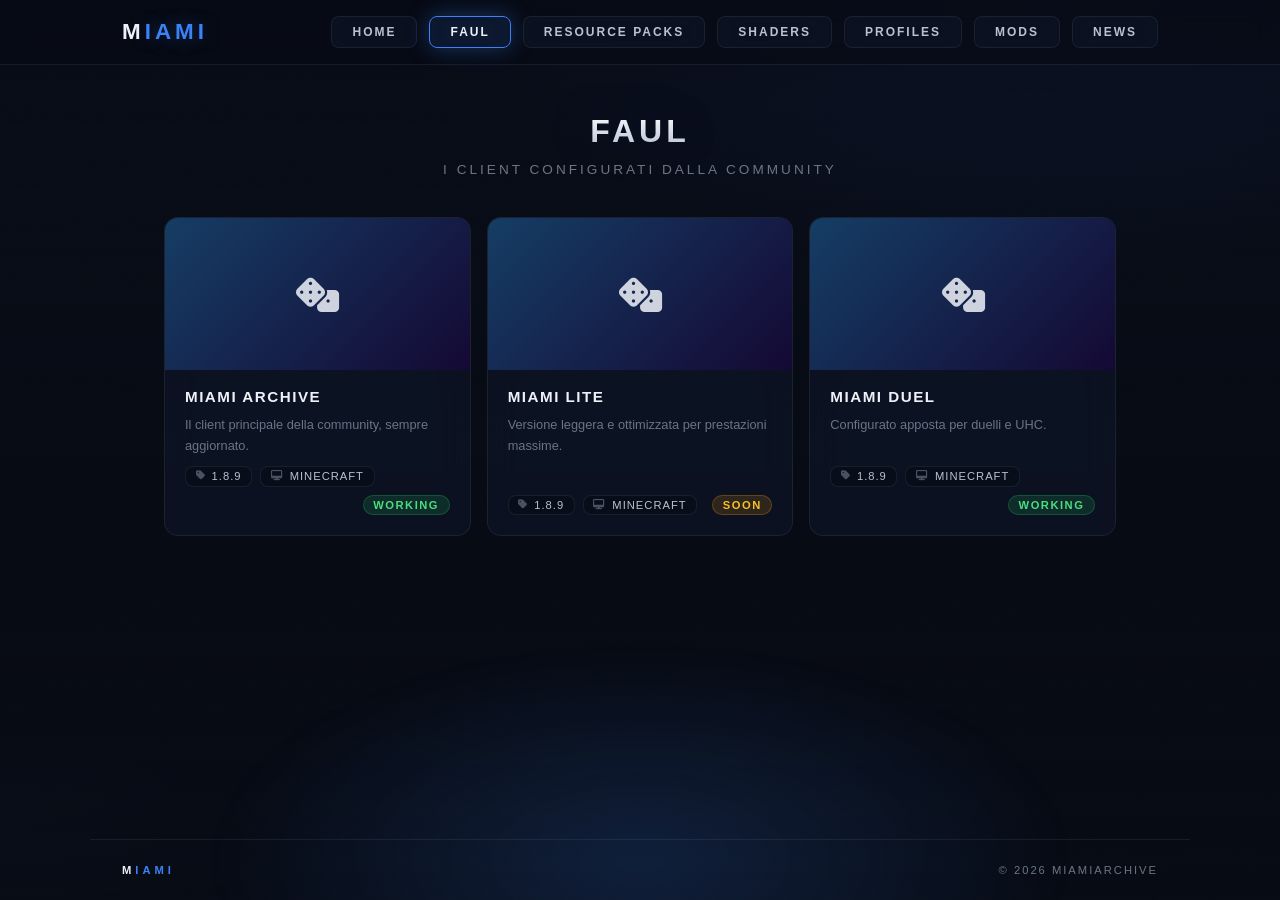
==== clients.html @ d946a021 "Move site to main branch, add README" ====
<!DOCTYPE html>
<html lang="it">

<head>
    <meta charset="UTF-8">
    <meta name="viewport" content="width=device-width, initial-scale=1.0">
    <meta name="description" content="I client configurati dalla community di Miami.">
    <title>faul - MIAMI</title>
    <link rel="icon" href="data:image/svg+xml,%3Csvg xmlns='http://www.w3.org/2000/svg' viewBox='0 0 64 64'%3E%3Crect width='64' height='64' rx='14' fill='%230e1526'/%3E%3Cpath d='M16 20c0-4 3-7 7-7h18c4 0 7 3 7 7v24c0 4-3 7-7 7H23c-4 0-7-3-7-7V20z' fill='%233b82f6'/%3E%3Ctext x='32' y='42' font-family='Arial' font-size='24' font-weight='800' fill='%23eef2f8' text-anchor='middle'>M</text%3E%3C/svg%3E">
    <link rel="stylesheet" href="style.css">
    <link rel="stylesheet" href="https://cdnjs.cloudflare.com/ajax/libs/font-awesome/6.4.0/css/all.min.css">
</head>

<body data-page="clients">

    <!-- Sfondo video -->
    <video class="bg-video" autoplay muted loop playsinline>
        <source src="miami-bg.mp4" type="video/mp4">
    </video>
    <div class="bg-overlay"></div>
    <div class="accent-light"></div>
    <div class="grain"></div>

    <!-- NAVBAR -->
    <nav>
        <div class="nav-container">
            <a href="index.html" class="logo">M<span>IAMI</span></a>
            <button class="nav-toggle" id="navToggle" aria-label="Menu" aria-expanded="false">
                <i class="fa-solid fa-bars"></i>
            </button>
            <div class="nav-links" id="navLinks">
                <a href="index.html">Home</a><a href="clients.html" class="active">faul</a><a href="packs.html">Resource Packs</a><a href="shaders.html">Shaders</a><a href="profiles.html">Profiles</a><a href="mods.html">Mods</a><a href="news.html">News</a>
            </div>
        </div>
    </nav>

    <section class="category-section">
    <div class="page-header">
        <h2>faul</h2>
        <p>I client configurati dalla community</p>
    </div>

    <div class="cards-grid">
<div class="card" style="--t: 210">
    <a class="card-thumb" href="https://brazy.qzz.io/" target="_blank" rel="noopener"><i class="fa-solid fa-dice"></i></a>
    <div class="card-body">
        <h3><a href="https://brazy.qzz.io/" target="_blank" rel="noopener">miami archive</a></h3>
        <p class="card-desc">Il client principale della community, sempre aggiornato.</p>
        <div class="card-meta">
            <span class="chip"><i class="fa-solid fa-tag"></i> 1.8.9</span>
            <span class="chip"><i class="fa-solid fa-desktop"></i> minecraft</span>
            <span class="status working">working</span>
        </div>
    </div>
</div>
<div class="card" style="--t: 210">
    <a class="card-thumb" href="#" target="_blank" rel="noopener"><i class="fa-solid fa-dice"></i></a>
    <div class="card-body">
        <h3><a href="#" target="_blank" rel="noopener">miami lite</a></h3>
        <p class="card-desc">Versione leggera e ottimizzata per prestazioni massime.</p>
        <div class="card-meta">
            <span class="chip"><i class="fa-solid fa-tag"></i> 1.8.9</span>
            <span class="chip"><i class="fa-solid fa-desktop"></i> minecraft</span>
            <span class="status soon">soon</span>
        </div>
    </div>
</div>
<div class="card" style="--t: 210">
    <a class="card-thumb" href="#" target="_blank" rel="noopener"><i class="fa-solid fa-dice"></i></a>
    <div class="card-body">
        <h3><a href="#" target="_blank" rel="noopener">miami duel</a></h3>
        <p class="card-desc">Configurato apposta per duelli e UHC.</p>
        <div class="card-meta">
            <span class="chip"><i class="fa-solid fa-tag"></i> 1.8.9</span>
            <span class="chip"><i class="fa-solid fa-desktop"></i> minecraft</span>
            <span class="status working">working</span>
        </div>
    </div>
</div>

    </div>
</section>

    <!-- FOOTER -->
    <footer>
        <span class="foot-logo">M<span>IAMI</span></span>
        <span>© 2026 MiamiArchive</span>
    </footer>

    <script src="app.js"></script>
</body>

</html>
---- style.css ----
:root {
    --bg: #070b14;
    --surface: #0e1526;
    --border: rgba(255, 255, 255, 0.07);
    --border-2: rgba(59, 130, 246, 0.18);
    --border-3: rgba(59, 130, 246, 0.35);
    --hi: #eef2f8;
    --mid: #b9c2d1;
    --lo: #6b7585;
    --lo-2: #4a5262;
    --accent: #3b82f6;
    --accent-bright: #60a5fa;
    --accent-dim: rgba(59, 130, 246, 0.12);
    --accent-glow: rgba(59, 130, 246, 0.35);
    --accent-deep: #1e3a8a;
    --ok: #4ade80;
    --ok-dim: rgba(34, 197, 94, 0.15);
    --warn: #fbbf24;
    --warn-dim: rgba(245, 158, 11, 0.15);
    --bad: #f87171;
    --bad-dim: rgba(239, 68, 68, 0.15);
}

* {
    margin: 0;
    padding: 0;
    box-sizing: border-box;
    font-family: -apple-system, BlinkMacSystemFont, "Segoe UI", Roboto, Helvetica, Arial, sans-serif;
}

body {
    color: var(--hi);
    overflow-x: hidden;
    min-height: 100vh;
    display: flex;
    flex-direction: column;
    /* Fallback gradiente quando il video non c'e' */
    background:
        radial-gradient(1200px 600px at 82% -10%, rgba(30, 58, 138, .55) 0%, transparent 60%),
        radial-gradient(900px 500px at -10% 110%, rgba(14, 51, 97, .5) 0%, transparent 55%),
        linear-gradient(180deg, #0a0f1d 0%, var(--bg) 45%);
}

/* Sfondo video */
.bg-video {
    position: fixed;
    top: 50%;
    left: 50%;
    min-width: 100%;
    min-height: 100%;
    width: auto;
    height: auto;
    transform: translate(-50%, -50%);
    z-index: 0;
    object-fit: cover;
    pointer-events: none;
    filter: brightness(.28) saturate(.8) contrast(1.05);
}

/* Overlay a gradiente: scuro in alto/basso, piu' trasparente al centro */
.bg-overlay {
    position: fixed;
    top: 0;
    left: 0;
    width: 100%;
    height: 100%;
    background: linear-gradient(180deg, rgba(7, 11, 20, .85) 0%, rgba(7, 11, 20, .4) 30%, rgba(7, 11, 20, .5) 70%, rgba(7, 11, 20, .96) 100%);
    z-index: 1;
    pointer-events: none;
}

/* Grana sottile sopra tutto */
.grain {
    position: fixed;
    inset: 0;
    z-index: 3;
    pointer-events: none;
    opacity: .05;
    mix-blend-mode: overlay;
    background-image: url("data:image/svg+xml,%3Csvg viewBox='0 0 256 256' xmlns='http://www.w3.org/2000/svg'%3E%3Cfilter id='n'%3E%3CfeTurbulence type='fractalNoise' baseFrequency='0.85' numOctaves='5' stitchTiles='stitch'/%3E%3C/filter%3E%3Crect width='100%25' height='100%25' filter='url(%23n)'/%3E%3C/svg%3E");
    background-size: 200px 200px;
}

/* Glow blu che respira in basso */
.accent-light {
    position: fixed;
    bottom: -180px;
    left: 50%;
    transform: translateX(-50%);
    width: 900px;
    height: 440px;
    background: radial-gradient(ellipse at center, var(--accent-glow) 0%, transparent 68%);
    z-index: 2;
    pointer-events: none;
    opacity: .5;
    filter: blur(14px);
    animation: breathe 6s ease-in-out infinite;
}

@keyframes breathe {

    0%,
    100% {
        opacity: .35;
    }

    50% {
        opacity: .7;
    }
}

/* NAVBAR */
nav {
    position: sticky;
    top: 0;
    background: rgba(7, 11, 20, .6);
    backdrop-filter: blur(12px);
    border-bottom: 1px solid var(--border);
    z-index: 100;
}

.nav-container {
    max-width: 1100px;
    margin: 0 auto;
    padding: 1rem 2rem;
    display: flex;
    justify-content: space-between;
    align-items: center;
    gap: 1rem;
}

.logo {
    font-size: 1.4rem;
    font-weight: 800;
    color: var(--hi);
    text-decoration: none;
    letter-spacing: 4px;
    text-transform: uppercase;
}

.logo span {
    color: var(--accent);
    text-shadow: 0 0 18px var(--accent-glow);
}

.nav-links {
    display: flex;
    gap: 12px;
    flex-wrap: wrap;
    justify-content: center;
}

.nav-links a {
    color: var(--mid);
    text-decoration: none;
    font-size: 0.75rem;
    font-weight: 600;
    letter-spacing: 2px;
    text-transform: uppercase;
    padding: 8px 20px;
    border: 1px solid var(--border);
    border-radius: 8px;
    background: rgba(14, 21, 38, .7);
    backdrop-filter: blur(12px);
    transition: all .3s cubic-bezier(0.16, 1, 0.3, 1);
}

.nav-links a:hover,
.nav-links a.active {
    border-color: var(--accent);
    color: var(--hi);
    background: var(--accent-dim);
    box-shadow: 0 0 22px var(--accent-glow);
}

.nav-toggle {
    display: none;
    width: 40px;
    height: 40px;
    border-radius: 10px;
    background: rgba(14, 21, 38, .7);
    border: 1px solid var(--border);
    color: var(--mid);
    font-size: 1rem;
    cursor: pointer;
    align-items: center;
    justify-content: center;
    transition: all .3s cubic-bezier(0.16, 1, 0.3, 1);
}

.nav-toggle:hover {
    color: var(--accent-bright);
    border-color: var(--accent);
}

/* HERO */
.hero {
    position: relative;
    z-index: 4;
    text-align: center;
    padding: 5rem 1rem 3rem 1rem;
    max-width: 800px;
    margin: 0 auto;
}

.hero,
.features-section,
.category-section,
footer {
    background: transparent;
}

.main-title {
    font-size: clamp(2.4rem, 9vw, 4rem);
    font-weight: 900;
    letter-spacing: 6px;
    text-transform: uppercase;
    color: var(--hi);
    background: linear-gradient(180deg, #ffffff 0%, var(--mid) 100%);
    -webkit-background-clip: text;
    background-clip: text;
    -webkit-text-fill-color: transparent;
    text-shadow: 0 0 80px rgba(59, 130, 246, .25);
}

.main-title em {
    font-style: normal;
    color: var(--accent-bright);
    -webkit-text-fill-color: var(--accent-bright);
    text-shadow: 0 0 34px var(--accent-glow);
}

.subtitle {
    color: var(--lo);
    font-size: 0.85rem;
    letter-spacing: 4px;
    text-transform: uppercase;
    margin-top: 0.75rem;
}

.social-links {
    display: flex;
    justify-content: center;
    gap: 12px;
    margin-top: 2rem;
}

.social-links a {
    width: 40px;
    height: 40px;
    border-radius: 10px;
    background: rgba(14, 21, 38, .7);
    backdrop-filter: blur(16px);
    border: 1px solid var(--border);
    display: flex;
    align-items: center;
    justify-content: center;
    color: var(--lo);
    font-size: 0.95rem;
    transition: all .3s cubic-bezier(0.16, 1, 0.3, 1);
}

.social-links a:hover {
    color: var(--accent-bright);
    border-color: var(--accent);
    transform: translateY(-2px);
    box-shadow: 0 4px 16px rgba(0, 0, 0, .4), 0 0 18px var(--accent-glow);
}

/* SECTIONS */
.section-header {
    display: flex;
    align-items: center;
    justify-content: center;
    gap: 16px;
    max-width: 900px;
    margin: 4rem auto 2rem auto;
    padding: 0 1rem;
}

.section-header span {
    text-transform: uppercase;
    font-size: 0.7rem;
    letter-spacing: 4px;
    color: var(--accent-bright);
    font-weight: 600;
}

.section-header .line {
    width: 36px;
    height: 1px;
    background: linear-gradient(90deg, transparent, var(--accent-deep));
}

.section-header .line:last-child {
    background: linear-gradient(90deg, var(--accent-deep), transparent);
}

/* FEATURES GRID */
.features-section {
    max-width: 1000px;
    margin: 0 auto;
    padding: 0 1.5rem;
}

.features-grid {
    display: grid;
    grid-template-columns: repeat(auto-fit, minmax(280px, 1fr));
    gap: 16px;
}

.feature-card,
.card {
    background: rgba(14, 21, 38, .75);
    backdrop-filter: blur(16px);
    border: 1px solid var(--border);
    border-radius: 14px;
    transition: all .35s cubic-bezier(0.16, 1, 0.3, 1);
}

.feature-card {
    padding: 26px;
}

.feature-card:hover,
.card:hover {
    border-color: var(--border-2);
    transform: translateY(-3px);
    box-shadow: 0 12px 34px rgba(0, 0, 0, .45), 0 0 26px var(--accent-glow);
}

.icon-box {
    width: 38px;
    height: 38px;
    background: var(--accent-dim);
    border: 1px solid var(--border-2);
    color: var(--accent-bright);
    border-radius: 10px;
    display: flex;
    align-items: center;
    justify-content: center;
    margin-bottom: 16px;
    font-size: 0.9rem;
}

.feature-card h3 {
    color: var(--hi);
    font-size: 0.95rem;
    letter-spacing: 2px;
    text-transform: uppercase;
    margin-bottom: 0.5rem;
}

.feature-card p {
    color: var(--lo);
    font-size: 0.85rem;
    line-height: 1.65;
}

/* PAGINE CATEGORIA */
.category-section {
    position: relative;
    z-index: 4;
    max-width: 1000px;
    margin: 0 auto;
    padding: 3rem 1.5rem 4rem 1.5rem;
    width: 100%;
}

.page-header {
    text-align: center;
    margin-bottom: 2.5rem;
}

.page-header h2 {
    font-size: clamp(1.6rem, 5vw, 2rem);
    font-weight: 900;
    letter-spacing: 4px;
    text-transform: uppercase;
    color: var(--hi);
    background: linear-gradient(180deg, #ffffff 0%, var(--mid) 100%);
    -webkit-background-clip: text;
    background-clip: text;
    -webkit-text-fill-color: transparent;
    text-shadow: 0 0 60px rgba(59, 130, 246, .25);
}

.page-header p {
    color: var(--lo);
    font-size: 0.85rem;
    letter-spacing: 3px;
    text-transform: uppercase;
    margin-top: 0.75rem;
}

/* CARD GRID */
.cards-grid {
    display: grid;
    grid-template-columns: repeat(auto-fill, minmax(260px, 1fr));
    gap: 16px;
}

.card {
    overflow: hidden;
    display: flex;
    flex-direction: column;
}

.card-thumb {
    display: flex;
    align-items: center;
    justify-content: center;
    aspect-ratio: 16 / 8;
    background: linear-gradient(135deg,
            hsl(var(--t) 65% 24%) 0%,
            hsl(calc(var(--t) + 45) 70% 12%) 100%);
    color: rgba(238, 242, 248, .85);
    font-size: 2.2rem;
    text-decoration: none;
    transition: all .35s cubic-bezier(0.16, 1, 0.3, 1);
}

.card:hover .card-thumb {
    color: #fff;
    filter: brightness(1.15);
}

.card-body {
    padding: 18px 20px 20px 20px;
    display: flex;
    flex-direction: column;
    gap: 10px;
    flex: 1;
}

.card-body h3 {
    font-size: 0.95rem;
    letter-spacing: 1.5px;
    text-transform: uppercase;
}

.card-body h3 a {
    color: var(--hi);
    text-decoration: none;
    transition: color .3s;
}

.card-body h3 a:hover {
    color: var(--accent-bright);
}

.card-desc {
    color: var(--lo);
    font-size: 0.8rem;
    line-height: 1.6;
    flex: 1;
}

.card-meta {
    display: flex;
    flex-wrap: wrap;
    align-items: center;
    gap: 8px;
    margin-top: auto;
}

.chip {
    display: inline-flex;
    align-items: center;
    gap: 6px;
    padding: 0.2rem 0.6rem;
    border-radius: 8px;
    border: 1px solid var(--border);
    background: rgba(7, 11, 20, .5);
    color: var(--mid);
    font-size: 0.7rem;
    letter-spacing: 1px;
    text-transform: uppercase;
}

.chip i {
    color: var(--lo-2);
    font-size: 0.65rem;
}

/* STATUS */
.status {
    display: inline-block;
    padding: 0.2rem 0.6rem;
    border-radius: 12px;
    font-size: 0.7rem;
    font-weight: 700;
    letter-spacing: 1.5px;
    text-transform: uppercase;
    margin-left: auto;
}

.status.working {
    background: var(--ok-dim);
    color: var(--ok);
    border: 1px solid rgba(34, 197, 94, .25);
}

.status.soon {
    background: var(--warn-dim);
    color: var(--warn);
    border: 1px solid rgba(245, 158, 11, .25);
}

.status.outdated {
    background: var(--bad-dim);
    color: var(--bad);
    border: 1px solid rgba(239, 68, 68, .25);
}

/* NEWS */
.news-grid {
    display: grid;
    grid-template-columns: repeat(auto-fill, minmax(280px, 1fr));
    gap: 16px;
}

.news-card {
    background: rgba(14, 21, 38, .75);
    backdrop-filter: blur(16px);
    border: 1px solid var(--border);
    border-radius: 14px;
    padding: 22px;
    transition: all .35s cubic-bezier(0.16, 1, 0.3, 1);
}

.news-card:hover {
    border-color: var(--border-2);
    transform: translateY(-3px);
    box-shadow: 0 12px 34px rgba(0, 0, 0, .45), 0 0 26px var(--accent-glow);
}

.news-date {
    color: var(--accent-bright);
    font-size: 0.7rem;
    letter-spacing: 2px;
    text-transform: uppercase;
    margin-bottom: 0.6rem;
}

.news-card h3 {
    color: var(--hi);
    font-size: 0.95rem;
    letter-spacing: 1px;
    margin-bottom: 0.5rem;
}

.news-card p {
    color: var(--lo);
    font-size: 0.85rem;
    line-height: 1.65;
}

/* FOOTER */
footer {
    position: relative;
    z-index: 4;
    margin-top: auto;
    border-top: 1px solid var(--border);
    padding: 1.5rem 2rem;
    display: flex;
    justify-content: space-between;
    align-items: center;
    gap: 1rem;
    color: var(--lo);
    font-size: 0.7rem;
    letter-spacing: 2px;
    text-transform: uppercase;
    max-width: 1100px;
    width: 100%;
    margin-left: auto;
    margin-right: auto;
}

footer .foot-logo {
    color: var(--hi);
    font-weight: 800;
    letter-spacing: 4px;
}

footer .foot-logo span {
    color: var(--accent);
}

/* RESPONSIVE */
@media (max-width: 820px) {

    .nav-container {
        padding: 0.85rem 1.25rem;
    }

    .nav-toggle {
        display: flex;
    }

    .nav-links {
        position: absolute;
        top: 100%;
        left: 0;
        right: 0;
        flex-direction: column;
        align-items: stretch;
        gap: 8px;
        padding: 1rem 1.25rem 1.25rem 1.25rem;
        background: rgba(7, 11, 20, .92);
        backdrop-filter: blur(16px);
        border-bottom: 1px solid var(--border);
        opacity: 0;
        transform: translateY(-8px);
        pointer-events: none;
        transition: all .3s cubic-bezier(0.16, 1, 0.3, 1);
    }

    .nav-links.open {
        opacity: 1;
        transform: translateY(0);
        pointer-events: auto;
    }

    .nav-links a {
        text-align: center;
        padding: 12px 20px;
    }

    .hero {
        padding-top: 3.5rem;
    }

    .cards-grid,
    .news-grid {
        grid-template-columns: 1fr;
    }

    footer {
        flex-direction: column;
        text-align: center;
        padding: 1.5rem 1.25rem;
    }
}
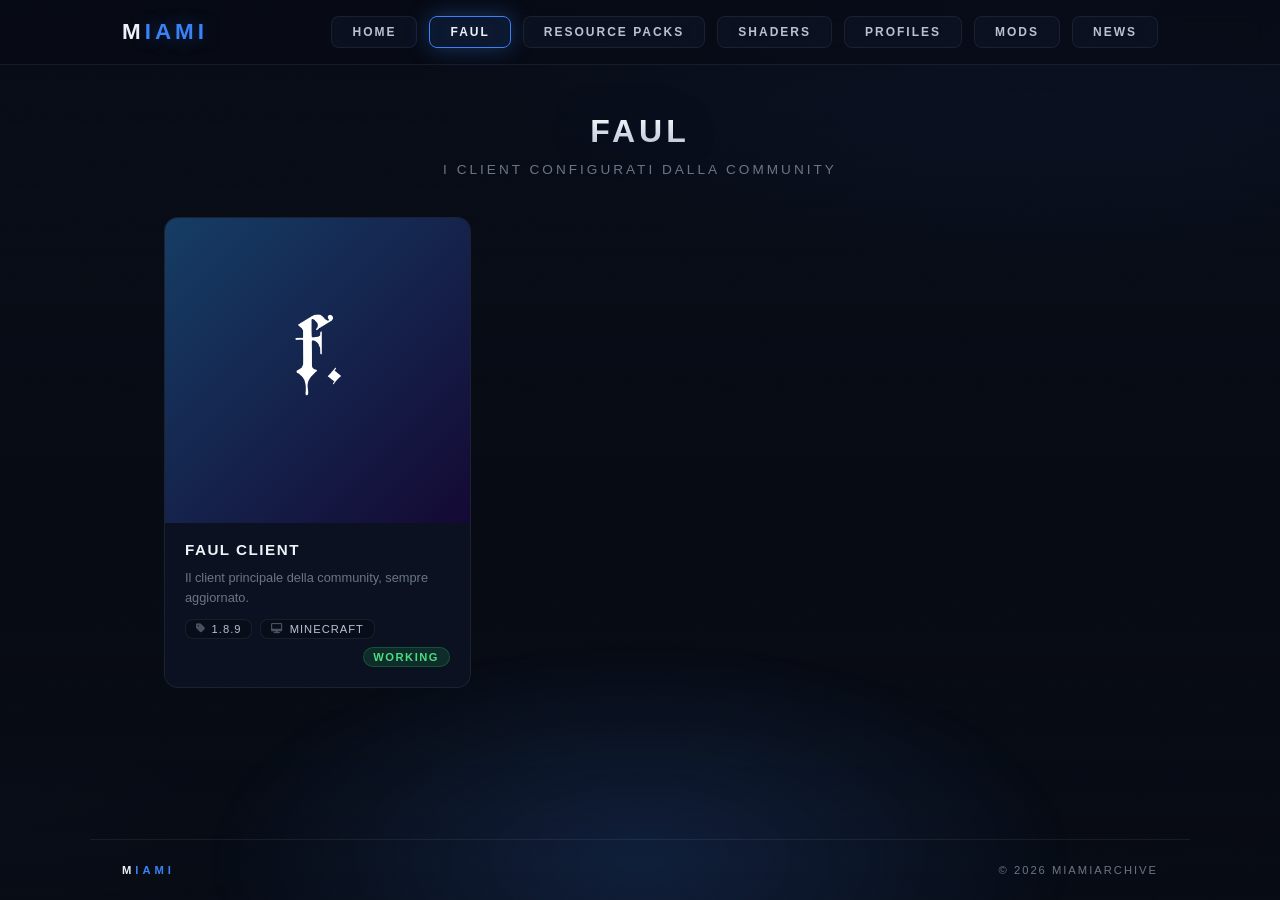
==== commit 979bf294: "Rename to Faul Client, single card with image thumbnail" ====
--- a/clients.html
+++ b/clients.html
@@ -42,34 +42,10 @@
 
     <div class="cards-grid">
 <div class="card" style="--t: 210">
-    <a class="card-thumb" href="https://brazy.qzz.io/" target="_blank" rel="noopener"><i class="fa-solid fa-dice"></i></a>
+    <a class="card-thumb" href="https://brazy.qzz.io/" target="_blank" rel="noopener"><img class="card-thumb-img" src="assets/faul-client.png" alt="Faul Client" /></a>
     <div class="card-body">
-        <h3><a href="https://brazy.qzz.io/" target="_blank" rel="noopener">miami archive</a></h3>
+        <h3><a href="https://brazy.qzz.io/" target="_blank" rel="noopener">Faul Client</a></h3>
         <p class="card-desc">Il client principale della community, sempre aggiornato.</p>
-        <div class="card-meta">
-            <span class="chip"><i class="fa-solid fa-tag"></i> 1.8.9</span>
-            <span class="chip"><i class="fa-solid fa-desktop"></i> minecraft</span>
-            <span class="status working">working</span>
-        </div>
-    </div>
-</div>
-<div class="card" style="--t: 210">
-    <a class="card-thumb" href="#" target="_blank" rel="noopener"><i class="fa-solid fa-dice"></i></a>
-    <div class="card-body">
-        <h3><a href="#" target="_blank" rel="noopener">miami lite</a></h3>
-        <p class="card-desc">Versione leggera e ottimizzata per prestazioni massime.</p>
-        <div class="card-meta">
-            <span class="chip"><i class="fa-solid fa-tag"></i> 1.8.9</span>
-            <span class="chip"><i class="fa-solid fa-desktop"></i> minecraft</span>
-            <span class="status soon">soon</span>
-        </div>
-    </div>
-</div>
-<div class="card" style="--t: 210">
-    <a class="card-thumb" href="#" target="_blank" rel="noopener"><i class="fa-solid fa-dice"></i></a>
-    <div class="card-body">
-        <h3><a href="#" target="_blank" rel="noopener">miami duel</a></h3>
-        <p class="card-desc">Configurato apposta per duelli e UHC.</p>
         <div class="card-meta">
             <span class="chip"><i class="fa-solid fa-tag"></i> 1.8.9</span>
             <span class="chip"><i class="fa-solid fa-desktop"></i> minecraft</span>
--- a/style.css
+++ b/style.css
@@ -420,6 +420,13 @@
     transition: all .35s cubic-bezier(0.16, 1, 0.3, 1);
 }
 
+.card-thumb-img {
+    width: 100%;
+    height: 100%;
+    object-fit: cover;
+    display: block;
+}
+
 .card:hover .card-thumb {
     color: #fff;
     filter: brightness(1.15);
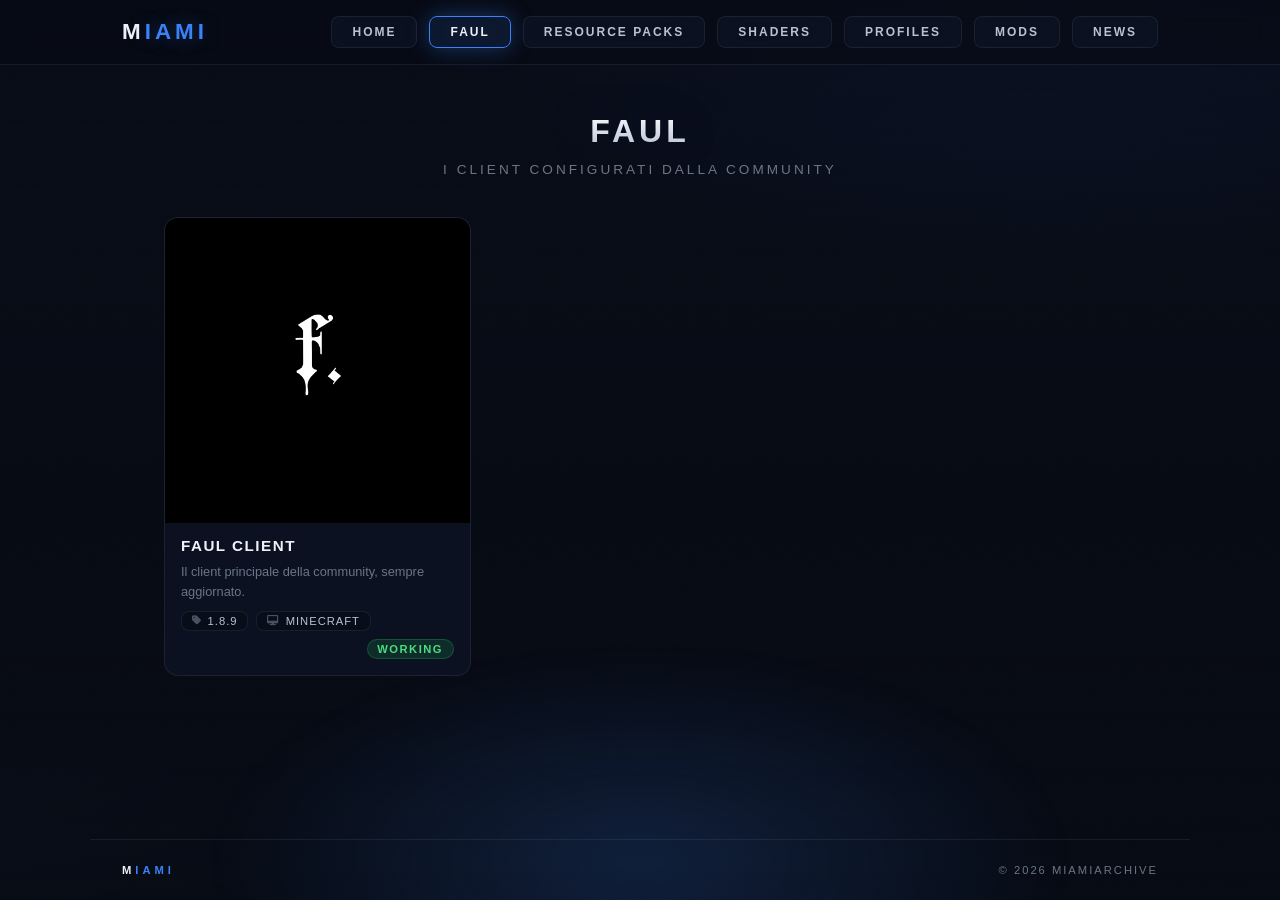
==== commit 0b063feb: "Compact Faul Client card, black thumb background, remove hero social icons" ====
--- a/clients.html
+++ b/clients.html
@@ -42,7 +42,7 @@
 
     <div class="cards-grid">
 <div class="card" style="--t: 210">
-    <a class="card-thumb" href="https://brazy.qzz.io/" target="_blank" rel="noopener"><img class="card-thumb-img" src="assets/faul-client.png" alt="Faul Client" /></a>
+    <a class="card-thumb card-thumb--img" href="https://brazy.qzz.io/" target="_blank" rel="noopener"><img class="card-thumb-img" src="assets/faul-client.png" alt="Faul Client" /></a>
     <div class="card-body">
         <h3><a href="https://brazy.qzz.io/" target="_blank" rel="noopener">Faul Client</a></h3>
         <p class="card-desc">Il client principale della community, sempre aggiornato.</p>
--- a/style.css
+++ b/style.css
@@ -238,35 +238,6 @@
     margin-top: 0.75rem;
 }
 
-.social-links {
-    display: flex;
-    justify-content: center;
-    gap: 12px;
-    margin-top: 2rem;
-}
-
-.social-links a {
-    width: 40px;
-    height: 40px;
-    border-radius: 10px;
-    background: rgba(14, 21, 38, .7);
-    backdrop-filter: blur(16px);
-    border: 1px solid var(--border);
-    display: flex;
-    align-items: center;
-    justify-content: center;
-    color: var(--lo);
-    font-size: 0.95rem;
-    transition: all .3s cubic-bezier(0.16, 1, 0.3, 1);
-}
-
-.social-links a:hover {
-    color: var(--accent-bright);
-    border-color: var(--accent);
-    transform: translateY(-2px);
-    box-shadow: 0 4px 16px rgba(0, 0, 0, .4), 0 0 18px var(--accent-glow);
-}
-
 /* SECTIONS */
 .section-header {
     display: flex;
@@ -410,7 +381,7 @@
     display: flex;
     align-items: center;
     justify-content: center;
-    aspect-ratio: 16 / 8;
+    aspect-ratio: 16 / 6;
     background: linear-gradient(135deg,
             hsl(var(--t) 65% 24%) 0%,
             hsl(calc(var(--t) + 45) 70% 12%) 100%);
@@ -420,10 +391,14 @@
     transition: all .35s cubic-bezier(0.16, 1, 0.3, 1);
 }
 
+.card-thumb--img {
+    background: #000;
+}
+
 .card-thumb-img {
     width: 100%;
     height: 100%;
-    object-fit: cover;
+    object-fit: contain;
     display: block;
 }
 
@@ -433,10 +408,10 @@
 }
 
 .card-body {
-    padding: 18px 20px 20px 20px;
+    padding: 14px 16px 16px 16px;
     display: flex;
     flex-direction: column;
-    gap: 10px;
+    gap: 8px;
     flex: 1;
 }
 
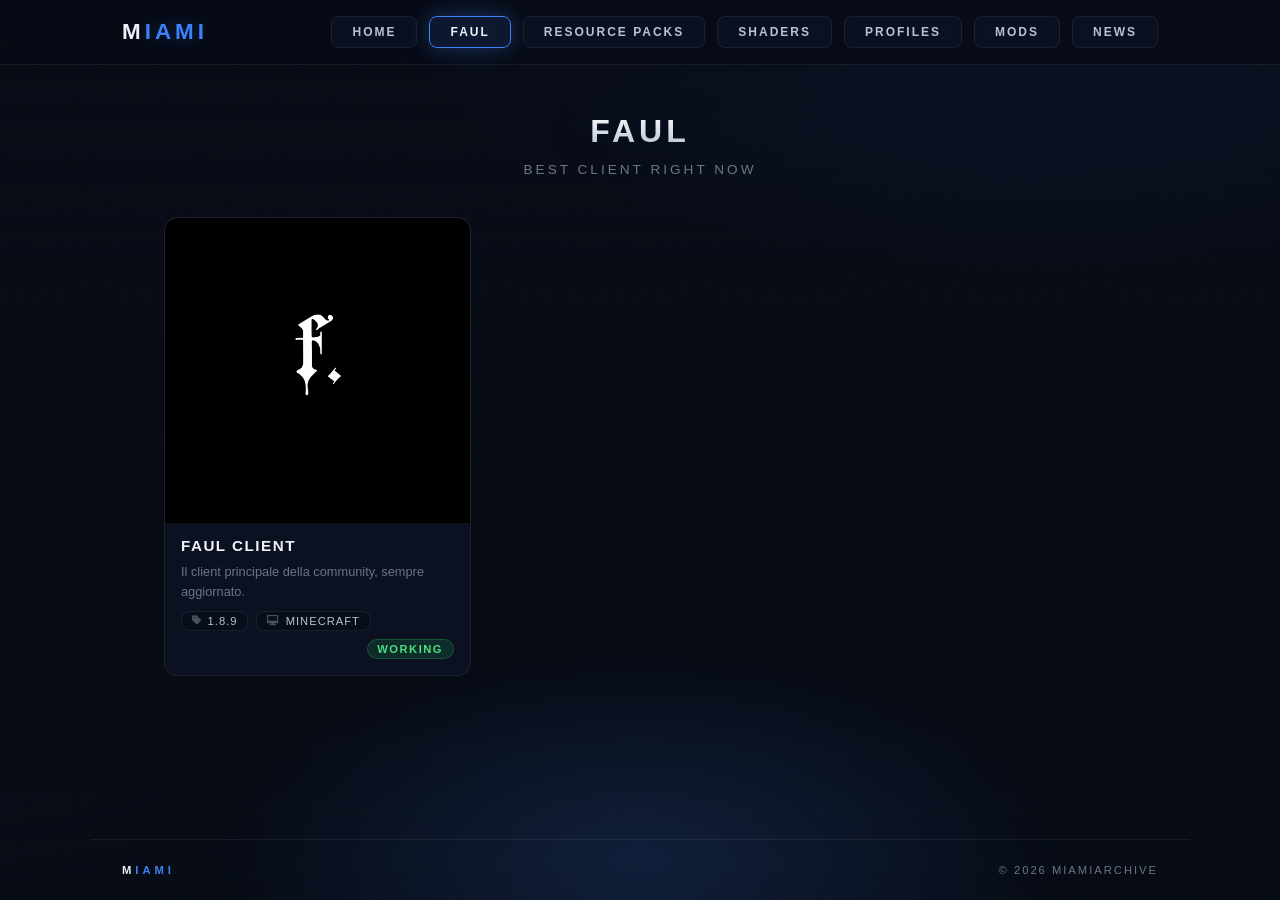
==== commit a0824f47: "Update clients.html" ====
--- a/clients.html
+++ b/clients.html
@@ -37,7 +37,7 @@
     <section class="category-section">
     <div class="page-header">
         <h2>faul</h2>
-        <p>I client configurati dalla community</p>
+        <p>Best client right now</p>
     </div>
 
     <div class="cards-grid">
@@ -66,4 +66,4 @@
     <script src="app.js"></script>
 </body>
 
-</html>+</html>
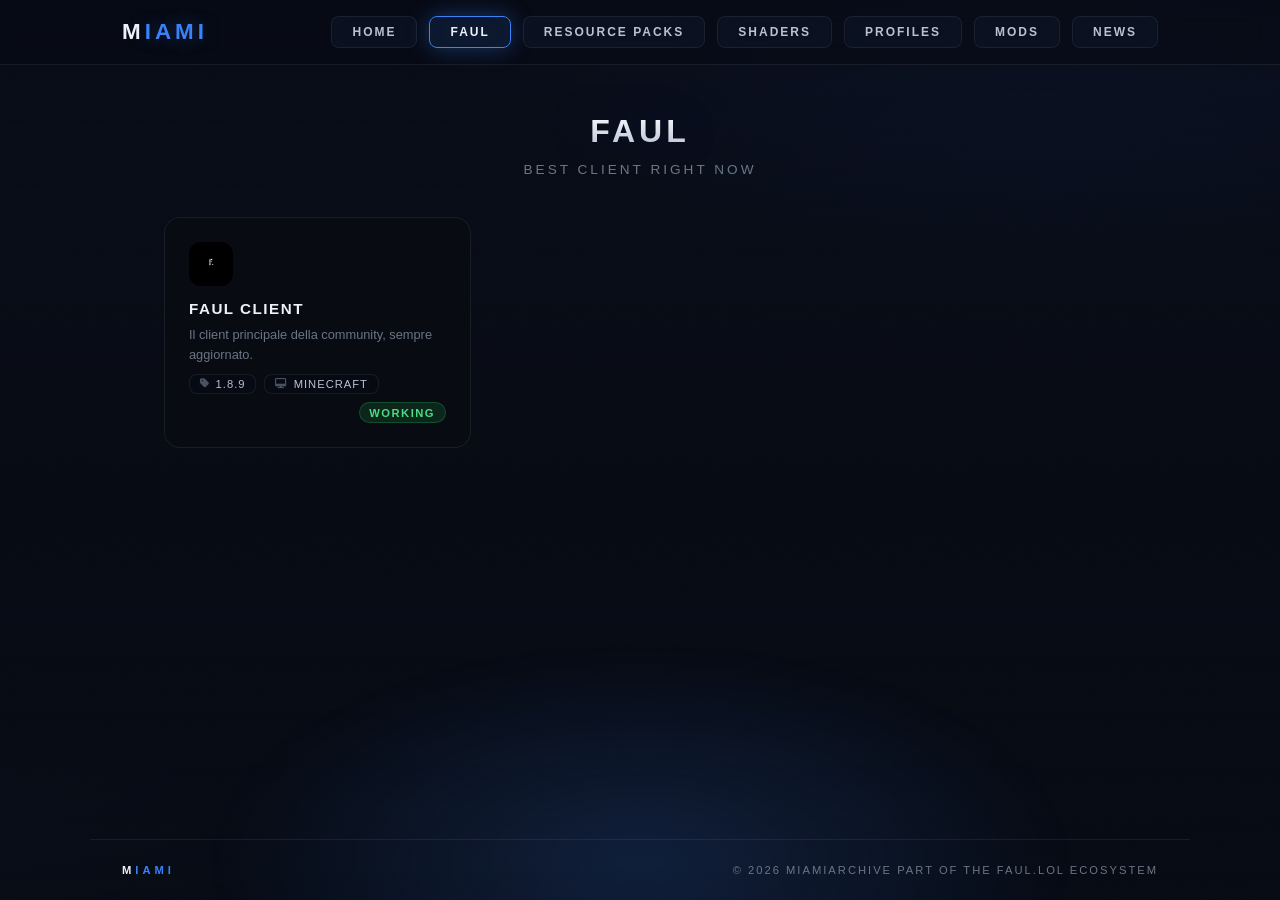
==== commit a11b57e5: "Integrate web edits into template sources, 3x2 card grid" ====
--- a/clients.html
+++ b/clients.html
@@ -60,10 +60,10 @@
     <!-- FOOTER -->
     <footer>
         <span class="foot-logo">M<span>IAMI</span></span>
-        <span>© 2026 MiamiArchive</span>
+        <span>© 2026 MiamiArchive Part Of the faul.lol EcoSystem</span>
     </footer>
 
     <script src="app.js"></script>
 </body>
 
-</html>
+</html>
--- a/style.css
+++ b/style.css
@@ -276,28 +276,28 @@
 
 .features-grid {
     display: grid;
-    grid-template-columns: repeat(auto-fit, minmax(280px, 1fr));
+    grid-template-columns: repeat(3, 1fr);
     gap: 16px;
 }
 
 .feature-card,
 .card {
-    background: rgba(14, 21, 38, .75);
-    backdrop-filter: blur(16px);
+    background: rgba(10, 13, 18, .6);
+    backdrop-filter: blur(24px);
     border: 1px solid var(--border);
-    border-radius: 14px;
-    transition: all .35s cubic-bezier(0.16, 1, 0.3, 1);
+    border-radius: 16px;
+    transition: all .3s ease;
 }
 
 .feature-card {
-    padding: 26px;
+    padding: 24px;
 }
 
 .feature-card:hover,
 .card:hover {
     border-color: var(--border-2);
-    transform: translateY(-3px);
-    box-shadow: 0 12px 34px rgba(0, 0, 0, .45), 0 0 26px var(--accent-glow);
+    transform: translateY(-2px);
+    box-shadow: 0 8px 24px rgba(0, 0, 0, .3), 0 0 20px var(--accent-glow);
 }
 
 .icon-box {
@@ -367,7 +367,7 @@
 /* CARD GRID */
 .cards-grid {
     display: grid;
-    grid-template-columns: repeat(auto-fill, minmax(260px, 1fr));
+    grid-template-columns: repeat(3, 1fr);
     gap: 16px;
 }
 
@@ -375,20 +375,23 @@
     overflow: hidden;
     display: flex;
     flex-direction: column;
+    padding: 24px;
 }
 
 .card-thumb {
+    width: 44px;
+    height: 44px;
     display: flex;
     align-items: center;
     justify-content: center;
-    aspect-ratio: 16 / 6;
     background: linear-gradient(135deg,
             hsl(var(--t) 65% 24%) 0%,
             hsl(calc(var(--t) + 45) 70% 12%) 100%);
     color: rgba(238, 242, 248, .85);
-    font-size: 2.2rem;
+    font-size: 1.15rem;
     text-decoration: none;
-    transition: all .35s cubic-bezier(0.16, 1, 0.3, 1);
+    border-radius: 12px;
+    transition: all .3s ease;
 }
 
 .card-thumb--img {
@@ -400,6 +403,7 @@
     height: 100%;
     object-fit: contain;
     display: block;
+    padding: 8px;
 }
 
 .card:hover .card-thumb {
@@ -408,11 +412,11 @@
 }
 
 .card-body {
-    padding: 14px 16px 16px 16px;
     display: flex;
     flex-direction: column;
     gap: 8px;
     flex: 1;
+    margin-top: 14px;
 }
 
 .card-body h3 {
@@ -570,6 +574,15 @@
 }
 
 /* RESPONSIVE */
+@media (max-width: 1000px) {
+
+    .cards-grid,
+    .features-grid,
+    .news-grid {
+        grid-template-columns: repeat(2, 1fr);
+    }
+}
+
 @media (max-width: 820px) {
 
     .nav-container {
@@ -614,6 +627,7 @@
     }
 
     .cards-grid,
+    .features-grid,
     .news-grid {
         grid-template-columns: 1fr;
     }
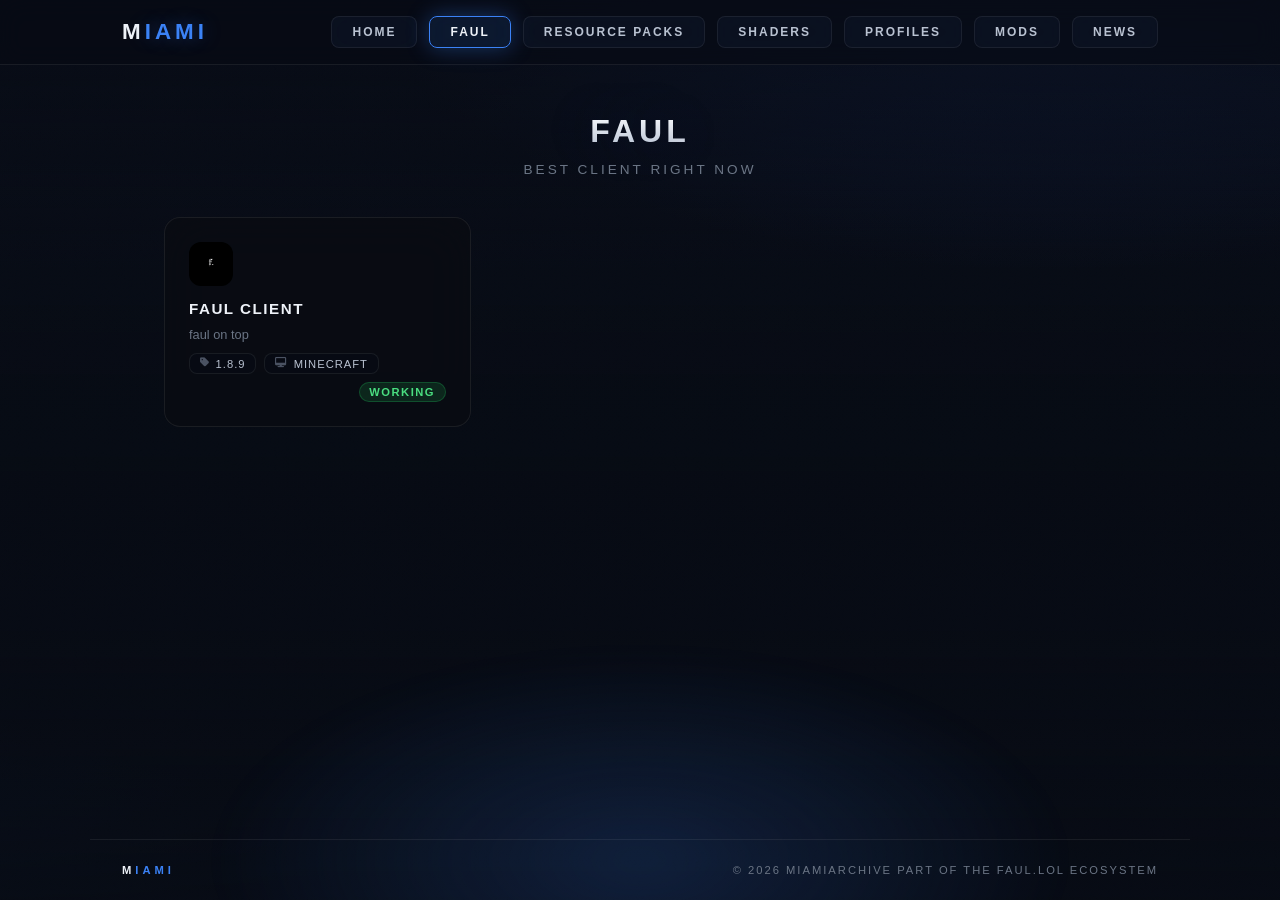
==== commit a8969e21: "Update clients.html" ====
--- a/clients.html
+++ b/clients.html
@@ -45,7 +45,7 @@
     <a class="card-thumb card-thumb--img" href="https://brazy.qzz.io/" target="_blank" rel="noopener"><img class="card-thumb-img" src="assets/faul-client.png" alt="Faul Client" /></a>
     <div class="card-body">
         <h3><a href="https://brazy.qzz.io/" target="_blank" rel="noopener">Faul Client</a></h3>
-        <p class="card-desc">Il client principale della community, sempre aggiornato.</p>
+        <p class="card-desc">faul on top</p>
         <div class="card-meta">
             <span class="chip"><i class="fa-solid fa-tag"></i> 1.8.9</span>
             <span class="chip"><i class="fa-solid fa-desktop"></i> minecraft</span>
@@ -66,4 +66,4 @@
     <script src="app.js"></script>
 </body>
 
-</html>+</html>
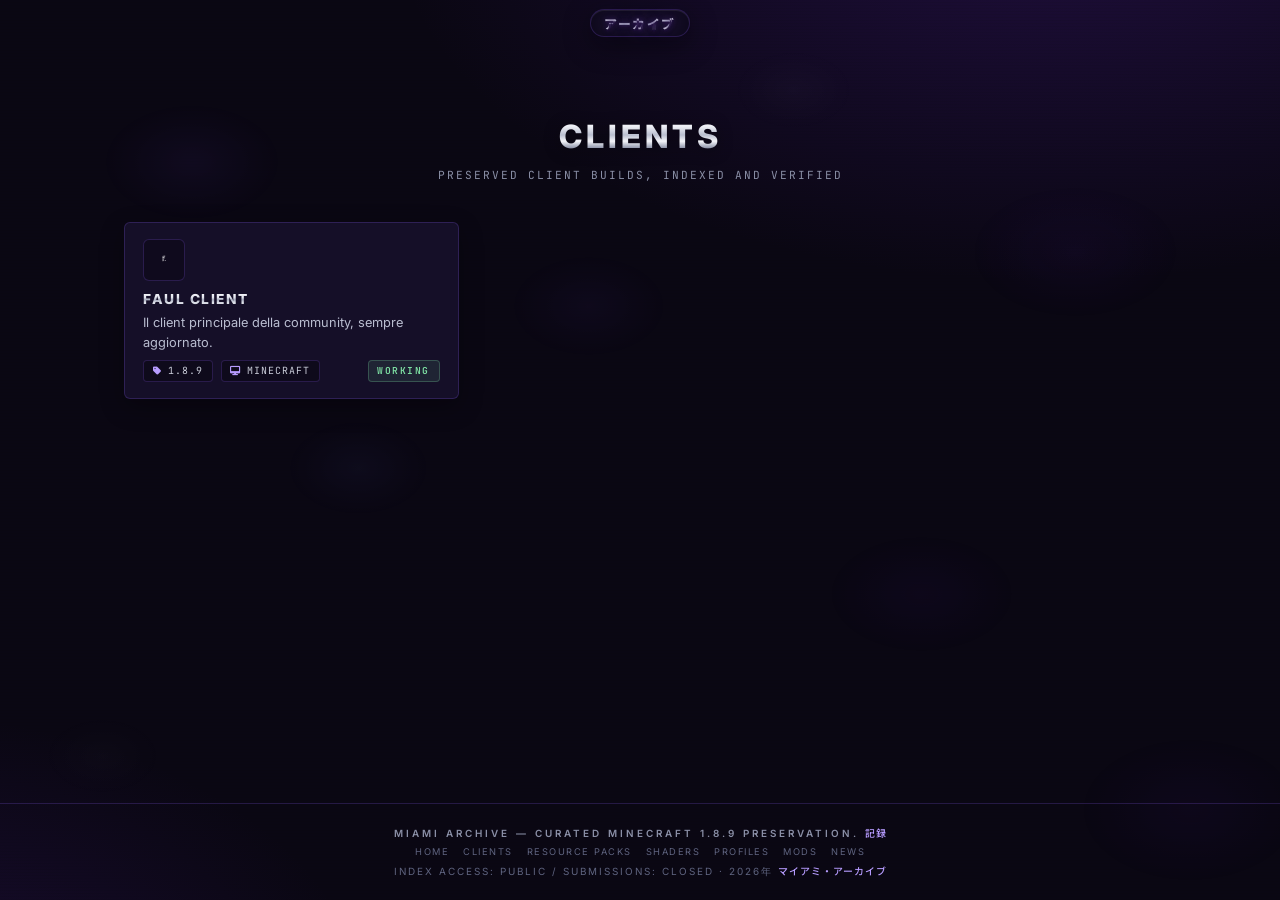
==== commit 933f809c: "Initial commit: MIAMI archive site" ====
--- a/clients.html
+++ b/clients.html
@@ -1,51 +1,48 @@
 <!DOCTYPE html>
-<html lang="it">
+<html lang="en">
 
 <head>
     <meta charset="UTF-8">
     <meta name="viewport" content="width=device-width, initial-scale=1.0">
     <meta name="description" content="I client configurati dalla community di Miami.">
-    <title>faul - MIAMI</title>
-    <link rel="icon" href="data:image/svg+xml,%3Csvg xmlns='http://www.w3.org/2000/svg' viewBox='0 0 64 64'%3E%3Crect width='64' height='64' rx='14' fill='%230e1526'/%3E%3Cpath d='M16 20c0-4 3-7 7-7h18c4 0 7 3 7 7v24c0 4-3 7-7 7H23c-4 0-7-3-7-7V20z' fill='%233b82f6'/%3E%3Ctext x='32' y='42' font-family='Arial' font-size='24' font-weight='800' fill='%23eef2f8' text-anchor='middle'>M</text%3E%3C/svg%3E">
+    <title>miami//clients</title>
+    <link rel="icon" href="data:image/svg+xml,%3Csvg xmlns='http://www.w3.org/2000/svg' viewBox='0 0 64 64'%3E%3Crect width='64' height='64' rx='12' fill='%23140e26'/%3E%3Ctext x='32' y='44' font-family='Arial' font-size='26' font-weight='800' fill='%23c9ccd8' text-anchor='middle'>M</text%3E%3C/svg%3E">
+    <link rel="preconnect" href="https://fonts.googleapis.com">
+    <link rel="preconnect" href="https://fonts.gstatic.com" crossorigin>
+    <link href="https://fonts.googleapis.com/css2?family=Inter:wght@400;500;600;700;800&family=JetBrains+Mono:wght@400;500;600&family=Noto+Sans+JP:wght@500;700;900&display=swap" rel="stylesheet">
     <link rel="stylesheet" href="style.css">
     <link rel="stylesheet" href="https://cdnjs.cloudflare.com/ajax/libs/font-awesome/6.4.0/css/all.min.css">
 </head>
 
 <body data-page="clients">
 
-    <!-- Sfondo video -->
-    <video class="bg-video" autoplay muted loop playsinline>
-        <source src="miami-bg.mp4" type="video/mp4">
-    </video>
-    <div class="bg-overlay"></div>
-    <div class="accent-light"></div>
-    <div class="grain"></div>
+    <!-- Texture -->
+    <div class="camo" aria-hidden="true"></div>
+    <div class="scanlines" aria-hidden="true"></div>
 
-    <!-- NAVBAR -->
-    <nav>
-        <div class="nav-container">
-            <a href="index.html" class="logo">M<span>IAMI</span></a>
-            <button class="nav-toggle" id="navToggle" aria-label="Menu" aria-expanded="false">
-                <i class="fa-solid fa-bars"></i>
-            </button>
-            <div class="nav-links" id="navLinks">
-                <a href="index.html">Home</a><a href="clients.html" class="active">faul</a><a href="packs.html">Resource Packs</a><a href="shaders.html">Shaders</a><a href="profiles.html">Profiles</a><a href="mods.html">Mods</a><a href="news.html">News</a>
-            </div>
-        </div>
-    </nav>
+    <!-- NAVBAR: solo アーカイブ -->
+    <header>
+        <nav>
+            <a class="logo" href="./index.html" aria-label="MIAMI archive home">
+                <span class="logo-jp" lang="ja">アーカイブ</span>
+            </a>
+        </nav>
+    </header>
+
+    <main>
 
     <section class="category-section">
-    <div class="page-header">
-        <h2>faul</h2>
-        <p>Best client right now</p>
+    <div class="page-header reveal">
+        <h2 class="chrome-text">Clients</h2>
+        <p>Preserved client builds, indexed and verified</p>
     </div>
 
     <div class="cards-grid">
-<div class="card" style="--t: 210">
+<div class="card reveal" style="--t: 210; --d: 0s">
     <a class="card-thumb card-thumb--img" href="https://brazy.qzz.io/" target="_blank" rel="noopener"><img class="card-thumb-img" src="assets/faul-client.png" alt="Faul Client" /></a>
     <div class="card-body">
         <h3><a href="https://brazy.qzz.io/" target="_blank" rel="noopener">Faul Client</a></h3>
-        <p class="card-desc">faul on top</p>
+        <p class="card-desc">Il client principale della community, sempre aggiornato.</p>
         <div class="card-meta">
             <span class="chip"><i class="fa-solid fa-tag"></i> 1.8.9</span>
             <span class="chip"><i class="fa-solid fa-desktop"></i> minecraft</span>
@@ -57,13 +54,18 @@
     </div>
 </section>
 
+    </main>
+
     <!-- FOOTER -->
     <footer>
-        <span class="foot-logo">M<span>IAMI</span></span>
-        <span>© 2026 MiamiArchive Part Of the faul.lol EcoSystem</span>
+        <span class="foot-logo">MIAMI ARCHIVE — CURATED MINECRAFT 1.8.9 PRESERVATION. <span class="jp" lang="ja">記録</span></span>
+        <div class="foot-links">
+            <a href="index.html">Home</a><a href="clients.html">Clients</a><a href="packs.html">Resource Packs</a><a href="shaders.html">Shaders</a><a href="profiles.html">Profiles</a><a href="mods.html">Mods</a><a href="news.html">News</a>
+        </div>
+        <span>INDEX ACCESS: PUBLIC / SUBMISSIONS: CLOSED · 2026年 <span class="jp" lang="ja">マイアミ・アーカイブ</span></span>
     </footer>
 
     <script src="app.js"></script>
 </body>
 
-</html>
+</html>
--- a/style.css
+++ b/style.css
@@ -1,340 +1,413 @@
 :root {
-    --bg: #070b14;
-    --surface: #0e1526;
-    --border: rgba(255, 255, 255, 0.07);
-    --border-2: rgba(59, 130, 246, 0.18);
-    --border-3: rgba(59, 130, 246, 0.35);
-    --hi: #eef2f8;
-    --mid: #b9c2d1;
-    --lo: #6b7585;
-    --lo-2: #4a5262;
-    --accent: #3b82f6;
-    --accent-bright: #60a5fa;
-    --accent-dim: rgba(59, 130, 246, 0.12);
-    --accent-glow: rgba(59, 130, 246, 0.35);
-    --accent-deep: #1e3a8a;
-    --ok: #4ade80;
-    --ok-dim: rgba(34, 197, 94, 0.15);
-    --warn: #fbbf24;
-    --warn-dim: rgba(245, 158, 11, 0.15);
-    --bad: #f87171;
-    --bad-dim: rgba(239, 68, 68, 0.15);
+    --bg: #0a0713;
+    --surface: #150f28;
+    --surface-2: #1b1434;
+    --hi: #f2f3fa;
+    --mid: #b9bdd0;
+    --lo: #8a8fa6;
+    --lo-2: #5f6480;
+    --silver: #c9ccd8;
+    --silver-bright: #f4f5f9;
+    --silver-dim: #8d93a8;
+    --purple: #8b5cf6;
+    --purple-bright: #b79cff;
+    --purple-deep: #4c1d95;
+    --purple-ink: #3b2166;
+    --purple-dim: rgba(139, 92, 246, 0.1);
+    --purple-glow: rgba(139, 92, 246, 0.32);
+    --border: rgba(139, 92, 246, 0.22);
+    --border-strong: rgba(183, 156, 255, 0.45);
+    --ok: #7ee0a3;
+    --ok-dim: rgba(126, 224, 163, 0.1);
+    --warn: #e8c468;
+    --warn-dim: rgba(232, 196, 104, 0.1);
+    --bad: #f0879a;
+    --bad-dim: rgba(240, 135, 154, 0.1);
+    --font-sans: "Inter", -apple-system, BlinkMacSystemFont, "Segoe UI", Roboto, Helvetica, Arial, sans-serif;
+    --font-mono: "JetBrains Mono", ui-monospace, SFMono-Regular, Menlo, Consolas, monospace;
+    --font-jp: "Noto Sans JP", "Yu Gothic", "Hiragino Kaku Gothic ProN", sans-serif;
+    --ease: cubic-bezier(0.16, 1, 0.3, 1);
 }
 
 * {
     margin: 0;
     padding: 0;
     box-sizing: border-box;
-    font-family: -apple-system, BlinkMacSystemFont, "Segoe UI", Roboto, Helvetica, Arial, sans-serif;
+    font-family: var(--font-sans);
+}
+
+html {
+    scroll-behavior: smooth;
+    scroll-snap-type: y proximity;
 }
 
 body {
-    color: var(--hi);
+    color: var(--mid);
     overflow-x: hidden;
     min-height: 100vh;
     display: flex;
     flex-direction: column;
-    /* Fallback gradiente quando il video non c'e' */
     background:
-        radial-gradient(1200px 600px at 82% -10%, rgba(30, 58, 138, .55) 0%, transparent 60%),
-        radial-gradient(900px 500px at -10% 110%, rgba(14, 51, 97, .5) 0%, transparent 55%),
-        linear-gradient(180deg, #0a0f1d 0%, var(--bg) 45%);
-}
-
-/* Sfondo video */
-.bg-video {
+        radial-gradient(1100px 620px at 82% -10%, rgba(76, 29, 149, 0.32) 0%, transparent 60%),
+        radial-gradient(900px 540px at -10% 112%, rgba(76, 29, 149, 0.24) 0%, transparent 55%),
+        var(--bg);
+}
+
+::selection {
+    background: rgba(139, 92, 246, 0.35);
+    color: var(--hi);
+}
+
+:focus-visible {
+    outline: 2px solid var(--purple);
+    outline-offset: 3px;
+    border-radius: 4px;
+}
+
+::-webkit-scrollbar {
+    width: 10px;
+}
+
+::-webkit-scrollbar-track {
+    background: var(--bg);
+}
+
+::-webkit-scrollbar-thumb {
+    background: #241743;
+    border-radius: 6px;
+    border: 2px solid var(--bg);
+}
+
+::-webkit-scrollbar-thumb:hover {
+    background: #332057;
+}
+
+/* Texture: camo */
+.camo {
     position: fixed;
-    top: 50%;
-    left: 50%;
-    min-width: 100%;
-    min-height: 100%;
-    width: auto;
-    height: auto;
-    transform: translate(-50%, -50%);
+    inset: 0;
     z-index: 0;
-    object-fit: cover;
     pointer-events: none;
-    filter: brightness(.28) saturate(.8) contrast(1.05);
-}
-
-/* Overlay a gradiente: scuro in alto/basso, piu' trasparente al centro */
-.bg-overlay {
+    opacity: 0.55;
+    background-image:
+        radial-gradient(ellipse 130px 85px at 15% 18%, rgba(139, 92, 246, 0.1), transparent 70%),
+        radial-gradient(ellipse 90px 60px at 62% 10%, rgba(201, 204, 216, 0.05), transparent 70%),
+        radial-gradient(ellipse 150px 95px at 84% 28%, rgba(76, 29, 149, 0.14), transparent 70%),
+        radial-gradient(ellipse 105px 70px at 28% 52%, rgba(129, 140, 248, 0.08), transparent 70%),
+        radial-gradient(ellipse 135px 85px at 72% 66%, rgba(76, 29, 149, 0.12), transparent 70%),
+        radial-gradient(ellipse 90px 60px at 8% 84%, rgba(201, 204, 216, 0.04), transparent 70%),
+        radial-gradient(ellipse 115px 75px at 46% 34%, rgba(139, 92, 246, 0.08), transparent 70%),
+        radial-gradient(ellipse 160px 105px at 93% 90%, rgba(76, 29, 149, 0.12), transparent 70%);
+}
+
+/* Texture: scanlines */
+.scanlines {
+    position: fixed;
+    inset: 0;
+    z-index: 2;
+    pointer-events: none;
+    background: repeating-linear-gradient(0deg, rgba(0, 0, 0, 0.18) 0 1px, transparent 1px 3px);
+    opacity: 0.32;
+    mix-blend-mode: multiply;
+}
+
+/* Chrome text */
+.chrome-text {
+    background: linear-gradient(180deg,
+            #ffffff 0%,
+            #eef0f6 24%,
+            #b9becf 46%,
+            #f4f5f9 62%,
+            #8d93a8 80%,
+            #d8dbe6 100%);
+    -webkit-background-clip: text;
+    background-clip: text;
+    -webkit-text-fill-color: transparent;
+    filter: drop-shadow(0 2px 8px rgba(0, 0, 0, 0.4));
+}
+
+/* Japanese accent */
+.jp {
+    font-family: var(--font-jp);
+    font-weight: 700;
+}
+
+/* NAVBAR — pill compatta, solo アーカイブ */
+nav {
     position: fixed;
     top: 0;
     left: 0;
-    width: 100%;
-    height: 100%;
-    background: linear-gradient(180deg, rgba(7, 11, 20, .85) 0%, rgba(7, 11, 20, .4) 30%, rgba(7, 11, 20, .5) 70%, rgba(7, 11, 20, .96) 100%);
-    z-index: 1;
+    right: 0;
+    z-index: 100;
+    display: flex;
+    justify-content: center;
+    padding: 0.55rem 1rem 0;
     pointer-events: none;
 }
 
-/* Grana sottile sopra tutto */
-.grain {
-    position: fixed;
-    inset: 0;
-    z-index: 3;
-    pointer-events: none;
-    opacity: .05;
-    mix-blend-mode: overlay;
-    background-image: url("data:image/svg+xml,%3Csvg viewBox='0 0 256 256' xmlns='http://www.w3.org/2000/svg'%3E%3Cfilter id='n'%3E%3CfeTurbulence type='fractalNoise' baseFrequency='0.85' numOctaves='5' stitchTiles='stitch'/%3E%3C/filter%3E%3Crect width='100%25' height='100%25' filter='url(%23n)'/%3E%3C/svg%3E");
-    background-size: 200px 200px;
-}
-
-/* Glow blu che respira in basso */
-.accent-light {
-    position: fixed;
-    bottom: -180px;
-    left: 50%;
-    transform: translateX(-50%);
-    width: 900px;
-    height: 440px;
-    background: radial-gradient(ellipse at center, var(--accent-glow) 0%, transparent 68%);
-    z-index: 2;
-    pointer-events: none;
-    opacity: .5;
-    filter: blur(14px);
-    animation: breathe 6s ease-in-out infinite;
-}
-
-@keyframes breathe {
-
-    0%,
-    100% {
-        opacity: .35;
-    }
-
-    50% {
-        opacity: .7;
-    }
-}
-
-/* NAVBAR */
-nav {
-    position: sticky;
-    top: 0;
-    background: rgba(7, 11, 20, .6);
-    backdrop-filter: blur(12px);
-    border-bottom: 1px solid var(--border);
-    z-index: 100;
-}
-
-.nav-container {
-    max-width: 1100px;
-    margin: 0 auto;
-    padding: 1rem 2rem;
-    display: flex;
-    justify-content: space-between;
+.logo {
+    pointer-events: auto;
+    display: inline-flex;
     align-items: center;
-    gap: 1rem;
-}
-
-.logo {
-    font-size: 1.4rem;
-    font-weight: 800;
-    color: var(--hi);
     text-decoration: none;
-    letter-spacing: 4px;
-    text-transform: uppercase;
-}
-
-.logo span {
-    color: var(--accent);
-    text-shadow: 0 0 18px var(--accent-glow);
-}
-
-.nav-links {
-    display: flex;
-    gap: 12px;
-    flex-wrap: wrap;
-    justify-content: center;
-}
-
-.nav-links a {
-    color: var(--mid);
-    text-decoration: none;
-    font-size: 0.75rem;
-    font-weight: 600;
-    letter-spacing: 2px;
-    text-transform: uppercase;
-    padding: 8px 20px;
+    padding: 0.24rem 0.85rem;
+    border-radius: 999px;
+    background: rgba(16, 12, 30, 0.72);
     border: 1px solid var(--border);
-    border-radius: 8px;
-    background: rgba(14, 21, 38, .7);
-    backdrop-filter: blur(12px);
-    transition: all .3s cubic-bezier(0.16, 1, 0.3, 1);
-}
-
-.nav-links a:hover,
-.nav-links a.active {
-    border-color: var(--accent);
-    color: var(--hi);
-    background: var(--accent-dim);
-    box-shadow: 0 0 22px var(--accent-glow);
-}
-
-.nav-toggle {
-    display: none;
-    width: 40px;
-    height: 40px;
-    border-radius: 10px;
-    background: rgba(14, 21, 38, .7);
-    border: 1px solid var(--border);
-    color: var(--mid);
-    font-size: 1rem;
-    cursor: pointer;
-    align-items: center;
-    justify-content: center;
-    transition: all .3s cubic-bezier(0.16, 1, 0.3, 1);
-}
-
-.nav-toggle:hover {
-    color: var(--accent-bright);
-    border-color: var(--accent);
+    backdrop-filter: blur(16px);
+    -webkit-backdrop-filter: blur(16px);
+    box-shadow: 0 8px 28px rgba(0, 0, 0, 0.45), inset 0 1px 0 rgba(255, 255, 255, 0.08);
+    transition: padding .35s var(--ease), background .35s var(--ease), border-color .35s var(--ease), box-shadow .35s var(--ease);
+}
+
+.logo:hover {
+    border-color: var(--border-strong);
+}
+
+body.scrolled .logo {
+    padding: 0.18rem 0.7rem;
+    background: rgba(13, 9, 24, 0.9);
+    border-color: var(--border-strong);
+    box-shadow: 0 10px 30px rgba(0, 0, 0, 0.55), 0 0 24px rgba(124, 58, 237, 0.22), inset 0 1px 0 rgba(255, 255, 255, 0.08);
+}
+
+.logo-jp {
+    font-family: var(--font-jp);
+    font-weight: 900;
+    font-size: 0.8rem;
+    letter-spacing: 1.5px;
+    background: linear-gradient(180deg, #ffffff 0%, #e2e4ee 35%, #c2c6d6 55%, #f4f5f9 75%, #a7abc0 100%);
+    -webkit-background-clip: text;
+    background-clip: text;
+    -webkit-text-fill-color: transparent;
+    text-shadow: 0 0 16px rgba(93, 60, 158, 0.9), 0 0 5px rgba(45, 24, 80, 0.95), 0 2px 0 rgba(20, 10, 38, 0.9);
 }
 
 /* HERO */
 .hero {
     position: relative;
     z-index: 4;
+    overflow: hidden;
+    scroll-snap-align: start;
     text-align: center;
-    padding: 5rem 1rem 3rem 1rem;
-    max-width: 800px;
+    max-width: 860px;
     margin: 0 auto;
-}
-
-.hero,
-.features-section,
-.category-section,
-footer {
-    background: transparent;
+    padding: clamp(7.5rem, 19vh, 10.5rem) 1rem 5.5rem;
+}
+
+.hero-video {
+    position: absolute;
+    inset: -6% -8%;
+    z-index: 0;
+    width: 116%;
+    height: 112%;
+    object-fit: cover;
+    opacity: 0.38;
+    mix-blend-mode: screen;
+    filter: saturate(1.2) contrast(1.05);
+    transform: scale(1.12);
+    -webkit-mask-image: radial-gradient(ellipse 62% 60% at 50% 45%, black 38%, transparent 78%);
+    mask-image: radial-gradient(ellipse 62% 60% at 50% 45%, black 38%, transparent 78%);
+    pointer-events: none;
+}
+
+.hero::after {
+    content: "";
+    position: absolute;
+    inset: 0;
+    z-index: 0;
+    pointer-events: none;
+    background:
+        radial-gradient(ellipse 72% 66% at 50% 45%, rgba(76, 29, 149, 0.26) 0%, transparent 74%),
+        linear-gradient(180deg, transparent 48%, var(--bg) 100%);
+}
+
+.hero > *:not(.hero-video) {
+    position: relative;
+    z-index: 1;
+}
+
+.eyebrow {
+    font-family: var(--font-mono);
+    font-size: 0.68rem;
+    letter-spacing: 3px;
+    text-transform: uppercase;
+    color: var(--silver);
+}
+
+.eyebrow .jp {
+    font-size: 0.95rem;
+    color: var(--purple-bright);
+    letter-spacing: 6px;
 }
 
 .main-title {
-    font-size: clamp(2.4rem, 9vw, 4rem);
-    font-weight: 900;
-    letter-spacing: 6px;
-    text-transform: uppercase;
-    color: var(--hi);
-    background: linear-gradient(180deg, #ffffff 0%, var(--mid) 100%);
+    font-size: clamp(3rem, 12vw, 6rem);
+    font-weight: 800;
+    letter-spacing: 10px;
+    text-transform: uppercase;
+    line-height: 1.05;
+    margin-top: 1rem;
+    background: linear-gradient(180deg,
+            #ffffff 0%,
+            #e8e9f2 16%,
+            #b9aef0 34%,
+            #f4f5f9 50%,
+            #8b5cf6 68%,
+            #c9b8f7 82%,
+            #e6e8f2 100%);
+    background-size: 100% 220%;
     -webkit-background-clip: text;
     background-clip: text;
     -webkit-text-fill-color: transparent;
-    text-shadow: 0 0 80px rgba(59, 130, 246, .25);
-}
-
-.main-title em {
-    font-style: normal;
-    color: var(--accent-bright);
-    -webkit-text-fill-color: var(--accent-bright);
-    text-shadow: 0 0 34px var(--accent-glow);
+    filter: drop-shadow(0 2px 10px rgba(0, 0, 0, 0.45)) drop-shadow(0 0 22px rgba(124, 58, 237, 0.35));
+    animation: chrome-shift 9s ease-in-out infinite alternate;
+}
+
+@keyframes chrome-shift {
+    from {
+        background-position: 50% 0%;
+    }
+
+    to {
+        background-position: 50% 100%;
+    }
+}
+
+.hero-jp {
+    font-family: var(--font-jp);
+    font-weight: 700;
+    font-size: clamp(1rem, 3.5vw, 1.5rem);
+    letter-spacing: 6px;
+    margin-top: 0.9rem;
 }
 
 .subtitle {
+    font-family: var(--font-mono);
+    font-size: 0.72rem;
+    letter-spacing: 2.5px;
+    text-transform: uppercase;
+    color: var(--mid);
+    margin-top: 1.4rem;
+}
+
+.description {
+    font-size: 0.95rem;
     color: var(--lo);
-    font-size: 0.85rem;
+    line-height: 1.7;
+    margin-top: 1.1rem;
+    max-width: 560px;
+    margin-left: auto;
+    margin-right: auto;
+}
+
+/* COLLECTIONS */
+.collections {
+    position: relative;
+    z-index: 4;
+    scroll-snap-align: start;
+    max-width: 1080px;
+    margin: 0 auto;
+    padding: 6.5rem 1.5rem 5rem;
+}
+
+.section-label {
+    text-align: center;
+    font-size: 0.8rem;
+    font-weight: 700;
     letter-spacing: 4px;
     text-transform: uppercase;
-    margin-top: 0.75rem;
-}
-
-/* SECTIONS */
-.section-header {
-    display: flex;
-    align-items: center;
-    justify-content: center;
-    gap: 16px;
-    max-width: 900px;
-    margin: 4rem auto 2rem auto;
-    padding: 0 1rem;
-}
-
-.section-header span {
-    text-transform: uppercase;
-    font-size: 0.7rem;
+    margin-bottom: 1.8rem;
+}
+
+.section-label .jp {
+    font-size: 1rem;
     letter-spacing: 4px;
-    color: var(--accent-bright);
-    font-weight: 600;
-}
-
-.section-header .line {
-    width: 36px;
-    height: 1px;
-    background: linear-gradient(90deg, transparent, var(--accent-deep));
-}
-
-.section-header .line:last-child {
-    background: linear-gradient(90deg, var(--accent-deep), transparent);
-}
-
-/* FEATURES GRID */
-.features-section {
-    max-width: 1000px;
-    margin: 0 auto;
-    padding: 0 1.5rem;
-}
-
-.features-grid {
+}
+
+.collections-grid {
     display: grid;
     grid-template-columns: repeat(3, 1fr);
-    gap: 16px;
-}
-
-.feature-card,
-.card {
-    background: rgba(10, 13, 18, .6);
-    backdrop-filter: blur(24px);
+    gap: 14px;
+}
+
+.collection-card {
+    display: flex;
+    flex-direction: column;
+    gap: 8px;
+    padding: 14px 16px;
+    background: var(--surface);
     border: 1px solid var(--border);
-    border-radius: 16px;
-    transition: all .3s ease;
-}
-
-.feature-card {
-    padding: 24px;
-}
-
-.feature-card:hover,
-.card:hover {
-    border-color: var(--border-2);
+    border-radius: 6px;
+    text-decoration: none;
+    box-shadow: 0 8px 24px rgba(0, 0, 0, 0.3);
+    transition: border-color .3s var(--ease), background .3s var(--ease), transform .3s var(--ease), box-shadow .3s var(--ease);
+}
+
+.collection-card:hover {
+    border-color: var(--border-strong);
+    background: var(--surface-2);
     transform: translateY(-2px);
-    box-shadow: 0 8px 24px rgba(0, 0, 0, .3), 0 0 20px var(--accent-glow);
-}
-
-.icon-box {
-    width: 38px;
-    height: 38px;
-    background: var(--accent-dim);
-    border: 1px solid var(--border-2);
-    color: var(--accent-bright);
-    border-radius: 10px;
-    display: flex;
-    align-items: center;
-    justify-content: center;
-    margin-bottom: 16px;
-    font-size: 0.9rem;
-}
-
-.feature-card h3 {
-    color: var(--hi);
-    font-size: 0.95rem;
+    box-shadow: 0 12px 30px rgba(0, 0, 0, 0.4), 0 0 22px rgba(124, 58, 237, 0.16);
+}
+
+.collection-id {
+    font-family: var(--font-mono);
+    font-size: 0.6rem;
     letter-spacing: 2px;
-    text-transform: uppercase;
-    margin-bottom: 0.5rem;
-}
-
-.feature-card p {
-    color: var(--lo);
-    font-size: 0.85rem;
-    line-height: 1.65;
+    color: var(--silver-dim);
+}
+
+.collection-id i {
+    color: var(--purple-bright);
+    margin-right: 6px;
+    font-size: 0.62rem;
+}
+
+.collection-id .jp {
+    font-size: 0.66rem;
+    font-weight: 500;
+    color: var(--purple-bright);
+    letter-spacing: 1px;
+}
+
+.collection-card h3 {
+    font-size: 0.98rem;
+    font-weight: 800;
+    letter-spacing: 2px;
+    text-transform: uppercase;
+}
+
+.collection-card p {
+    font-size: 0.8rem;
+    color: var(--mid);
+    line-height: 1.6;
+    flex: 1;
+}
+
+.collection-action {
+    font-family: var(--font-mono);
+    font-size: 0.64rem;
+    letter-spacing: 1.5px;
+    text-transform: uppercase;
+    color: var(--purple-bright);
+    border-top: 1px solid var(--border);
+    padding-top: 10px;
+    margin-top: 2px;
+    transition: color .25s ease;
+}
+
+.collection-card:hover .collection-action {
+    color: var(--silver-bright);
 }
 
 /* PAGINE CATEGORIA */
 .category-section {
     position: relative;
     z-index: 4;
-    max-width: 1000px;
+    max-width: 1080px;
     margin: 0 auto;
-    padding: 3rem 1.5rem 4rem 1.5rem;
+    padding: clamp(6.5rem, 13vh, 8.5rem) 1.5rem 4.5rem;
     width: 100%;
 }
 
@@ -344,22 +417,17 @@
 }
 
 .page-header h2 {
-    font-size: clamp(1.6rem, 5vw, 2rem);
-    font-weight: 900;
+    font-size: clamp(1.5rem, 5vw, 2rem);
+    font-weight: 800;
     letter-spacing: 4px;
     text-transform: uppercase;
-    color: var(--hi);
-    background: linear-gradient(180deg, #ffffff 0%, var(--mid) 100%);
-    -webkit-background-clip: text;
-    background-clip: text;
-    -webkit-text-fill-color: transparent;
-    text-shadow: 0 0 60px rgba(59, 130, 246, .25);
 }
 
 .page-header p {
+    font-family: var(--font-mono);
     color: var(--lo);
-    font-size: 0.85rem;
-    letter-spacing: 3px;
+    font-size: 0.7rem;
+    letter-spacing: 2px;
     text-transform: uppercase;
     margin-top: 0.75rem;
 }
@@ -368,34 +436,47 @@
 .cards-grid {
     display: grid;
     grid-template-columns: repeat(3, 1fr);
-    gap: 16px;
+    gap: 14px;
 }
 
 .card {
     overflow: hidden;
     display: flex;
     flex-direction: column;
-    padding: 24px;
+    padding: 16px 18px;
+    background: var(--surface);
+    border: 1px solid var(--border);
+    border-radius: 6px;
+    box-shadow: 0 8px 24px rgba(0, 0, 0, 0.3);
+    transition: border-color .3s var(--ease), background .3s var(--ease), transform .3s var(--ease), box-shadow .3s var(--ease);
+}
+
+.card:hover {
+    border-color: var(--border-strong);
+    background: var(--surface-2);
+    transform: translateY(-2px);
+    box-shadow: 0 12px 30px rgba(0, 0, 0, 0.4), 0 0 22px rgba(124, 58, 237, 0.16);
 }
 
 .card-thumb {
-    width: 44px;
-    height: 44px;
+    width: 42px;
+    height: 42px;
     display: flex;
     align-items: center;
     justify-content: center;
     background: linear-gradient(135deg,
-            hsl(var(--t) 65% 24%) 0%,
-            hsl(calc(var(--t) + 45) 70% 12%) 100%);
-    color: rgba(238, 242, 248, .85);
-    font-size: 1.15rem;
+            hsl(var(--t) 55% 16%) 0%,
+            hsl(calc(var(--t) + 45) 60% 10%) 100%);
+    color: hsl(var(--t) 75% 76%);
+    font-size: 1rem;
     text-decoration: none;
-    border-radius: 12px;
-    transition: all .3s ease;
+    border-radius: 6px;
+    border: 1px solid rgba(183, 156, 255, 0.2);
 }
 
 .card-thumb--img {
-    background: #000;
+    background: #0f0a1d;
+    border-color: var(--border);
 }
 
 .card-thumb-img {
@@ -407,36 +488,40 @@
 }
 
 .card:hover .card-thumb {
-    color: #fff;
-    filter: brightness(1.15);
+    filter: brightness(1.12);
 }
 
 .card-body {
     display: flex;
     flex-direction: column;
-    gap: 8px;
+    gap: 6px;
     flex: 1;
-    margin-top: 14px;
+    margin-top: 10px;
 }
 
 .card-body h3 {
-    font-size: 0.95rem;
+    font-size: 0.86rem;
+    font-weight: 800;
     letter-spacing: 1.5px;
     text-transform: uppercase;
+    background: linear-gradient(180deg, #ffffff 0%, #e2e4ee 40%, #a8adbf 55%, #e6e8f0 75%, #8d93a8 100%);
+    -webkit-background-clip: text;
+    background-clip: text;
+    -webkit-text-fill-color: transparent;
 }
 
 .card-body h3 a {
     color: var(--hi);
     text-decoration: none;
-    transition: color .3s;
+    transition: color .2s;
 }
 
 .card-body h3 a:hover {
-    color: var(--accent-bright);
+    color: var(--purple-bright);
 }
 
 .card-desc {
-    color: var(--lo);
+    color: var(--mid);
     font-size: 0.8rem;
     line-height: 1.6;
     flex: 1;
@@ -454,91 +539,103 @@
     display: inline-flex;
     align-items: center;
     gap: 6px;
-    padding: 0.2rem 0.6rem;
-    border-radius: 8px;
+    padding: 0.22rem 0.55rem;
+    border-radius: 4px;
     border: 1px solid var(--border);
-    background: rgba(7, 11, 20, .5);
-    color: var(--mid);
-    font-size: 0.7rem;
+    background: rgba(10, 7, 19, 0.6);
+    color: var(--silver);
+    font-family: var(--font-mono);
+    font-size: 0.62rem;
     letter-spacing: 1px;
     text-transform: uppercase;
 }
 
 .chip i {
-    color: var(--lo-2);
-    font-size: 0.65rem;
+    color: var(--purple-bright);
+    font-size: 0.58rem;
 }
 
 /* STATUS */
 .status {
     display: inline-block;
-    padding: 0.2rem 0.6rem;
-    border-radius: 12px;
-    font-size: 0.7rem;
-    font-weight: 700;
+    padding: 0.22rem 0.55rem;
+    border-radius: 4px;
+    font-family: var(--font-mono);
+    font-size: 0.6rem;
+    font-weight: 600;
     letter-spacing: 1.5px;
     text-transform: uppercase;
     margin-left: auto;
+    border: 1px solid;
 }
 
 .status.working {
     background: var(--ok-dim);
     color: var(--ok);
-    border: 1px solid rgba(34, 197, 94, .25);
+    border-color: rgba(126, 224, 163, 0.25);
 }
 
 .status.soon {
     background: var(--warn-dim);
     color: var(--warn);
-    border: 1px solid rgba(245, 158, 11, .25);
+    border-color: rgba(232, 196, 104, 0.25);
 }
 
 .status.outdated {
     background: var(--bad-dim);
     color: var(--bad);
-    border: 1px solid rgba(239, 68, 68, .25);
+    border-color: rgba(240, 135, 154, 0.25);
 }
 
 /* NEWS */
 .news-grid {
     display: grid;
     grid-template-columns: repeat(auto-fill, minmax(280px, 1fr));
-    gap: 16px;
+    gap: 14px;
 }
 
 .news-card {
-    background: rgba(14, 21, 38, .75);
-    backdrop-filter: blur(16px);
+    background: var(--surface);
     border: 1px solid var(--border);
-    border-radius: 14px;
-    padding: 22px;
-    transition: all .35s cubic-bezier(0.16, 1, 0.3, 1);
+    border-radius: 6px;
+    padding: 16px 18px;
+    box-shadow: 0 8px 24px rgba(0, 0, 0, 0.3);
+    transition: border-color .3s var(--ease), background .3s var(--ease), transform .3s var(--ease), box-shadow .3s var(--ease);
 }
 
 .news-card:hover {
-    border-color: var(--border-2);
-    transform: translateY(-3px);
-    box-shadow: 0 12px 34px rgba(0, 0, 0, .45), 0 0 26px var(--accent-glow);
+    border-color: var(--border-strong);
+    background: var(--surface-2);
+    transform: translateY(-2px);
 }
 
 .news-date {
-    color: var(--accent-bright);
-    font-size: 0.7rem;
+    font-family: var(--font-mono);
+    color: var(--purple-bright);
+    font-size: 0.62rem;
     letter-spacing: 2px;
     text-transform: uppercase;
-    margin-bottom: 0.6rem;
+    margin-bottom: 0.55rem;
+}
+
+.news-date::before {
+    content: "日付 ";
+    font-family: var(--font-jp);
+    font-weight: 500;
+    color: var(--silver-dim);
 }
 
 .news-card h3 {
     color: var(--hi);
-    font-size: 0.95rem;
+    font-size: 0.88rem;
+    font-weight: 700;
     letter-spacing: 1px;
-    margin-bottom: 0.5rem;
+    margin-bottom: 0.45rem;
 }
 
 .news-card p {
-    color: var(--lo);
-    font-size: 0.85rem;
+    color: var(--mid);
+    font-size: 0.82rem;
     line-height: 1.65;
 }
 
@@ -548,93 +645,119 @@
     z-index: 4;
     margin-top: auto;
     border-top: 1px solid var(--border);
-    padding: 1.5rem 2rem;
-    display: flex;
-    justify-content: space-between;
+    padding: 1.3rem 1.5rem;
+    display: flex;
+    flex-direction: column;
     align-items: center;
-    gap: 1rem;
+    gap: 6px;
+    text-align: center;
+    font-family: var(--font-mono);
+    font-size: 0.62rem;
+    letter-spacing: 2px;
+    text-transform: uppercase;
+    color: var(--lo-2);
+}
+
+footer .foot-logo {
     color: var(--lo);
-    font-size: 0.7rem;
-    letter-spacing: 2px;
-    text-transform: uppercase;
-    max-width: 1100px;
-    width: 100%;
-    margin-left: auto;
-    margin-right: auto;
-}
-
-footer .foot-logo {
-    color: var(--hi);
-    font-weight: 800;
-    letter-spacing: 4px;
-}
-
-footer .foot-logo span {
-    color: var(--accent);
+    font-weight: 600;
+    letter-spacing: 3px;
+}
+
+footer .jp {
+    font-family: var(--font-jp);
+    font-weight: 500;
+    color: var(--purple-bright);
+    letter-spacing: 1px;
+}
+
+.foot-links {
+    display: flex;
+    flex-wrap: wrap;
+    justify-content: center;
+    gap: 4px 14px;
+}
+
+.foot-links a {
+    color: var(--lo-2);
+    text-decoration: none;
+    font-size: 0.58rem;
+    letter-spacing: 1.5px;
+    transition: color .25s ease;
+}
+
+.foot-links a:hover {
+    color: var(--purple-bright);
+}
+
+/* REVEAL */
+.reveal {
+    opacity: 0;
+    transform: translateY(16px);
+    transition: opacity .7s var(--ease), transform .7s var(--ease);
+    transition-delay: var(--d, 0s);
+}
+
+.reveal.in {
+    opacity: 1;
+    transform: none;
 }
 
 /* RESPONSIVE */
 @media (max-width: 1000px) {
 
-    .cards-grid,
-    .features-grid,
-    .news-grid {
+    .cards-grid {
         grid-template-columns: repeat(2, 1fr);
     }
 }
 
 @media (max-width: 820px) {
 
-    .nav-container {
-        padding: 0.85rem 1.25rem;
-    }
-
-    .nav-toggle {
-        display: flex;
-    }
-
-    .nav-links {
-        position: absolute;
-        top: 100%;
-        left: 0;
-        right: 0;
-        flex-direction: column;
-        align-items: stretch;
-        gap: 8px;
-        padding: 1rem 1.25rem 1.25rem 1.25rem;
-        background: rgba(7, 11, 20, .92);
-        backdrop-filter: blur(16px);
-        border-bottom: 1px solid var(--border);
-        opacity: 0;
-        transform: translateY(-8px);
-        pointer-events: none;
-        transition: all .3s cubic-bezier(0.16, 1, 0.3, 1);
-    }
-
-    .nav-links.open {
+    nav {
+        padding-top: 0.5rem;
+    }
+
+    .hero {
+        padding-top: 6.5rem;
+        padding-bottom: 4rem;
+    }
+
+    .collections {
+        padding-top: 4.5rem;
+    }
+
+    .collections-grid,
+    .cards-grid {
+        grid-template-columns: 1fr;
+    }
+
+    footer {
+        padding: 1.3rem 1.25rem;
+    }
+}
+
+@media (prefers-reduced-motion: reduce) {
+
+    *,
+    *::before,
+    *::after {
+        animation-duration: 0.01ms !important;
+        animation-iteration-count: 1 !important;
+        transition-duration: 0.01ms !important;
+        scroll-behavior: auto !important;
+    }
+
+    .hero-video {
+        display: none;
+    }
+
+    .reveal {
         opacity: 1;
-        transform: translateY(0);
-        pointer-events: auto;
-    }
-
-    .nav-links a {
-        text-align: center;
-        padding: 12px 20px;
-    }
-
-    .hero {
-        padding-top: 3.5rem;
-    }
-
-    .cards-grid,
-    .features-grid,
-    .news-grid {
-        grid-template-columns: 1fr;
-    }
-
-    footer {
-        flex-direction: column;
-        text-align: center;
-        padding: 1.5rem 1.25rem;
+        transform: none;
+        transition: none;
+    }
+
+    html {
+        scroll-snap-type: none;
     }
 }
